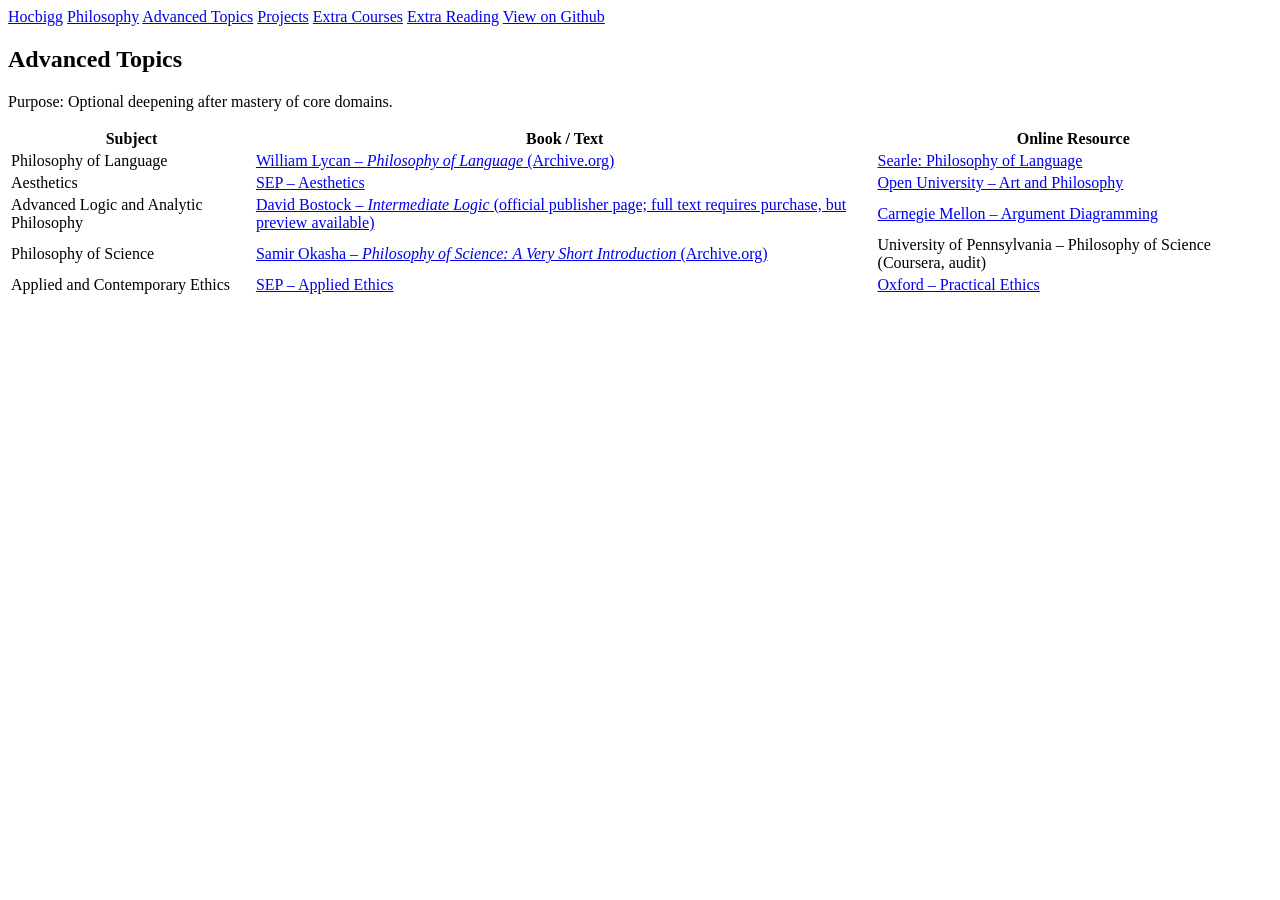
==== advanced_topics.html @ 21ed6267 "Cập nhật trang: 2026-01-29 22:35:10" ====
<!DOCTYPE html>
<html lang="en">
<head>
<meta charset="utf-8">
<meta name="viewport" content="width=device-width, initial-scale=1">
<meta name="color-scheme" content="light dark">

<title>Advanced Topics</title>
<link rel="stylesheet" href="/philosophy/style.css">
<meta name="description" content="">

<link rel="canonical" href="https://hocbigg.github.io/philosophy/">

<meta property="og:title" content="Advanced Topics">
<meta property="og:description" content="">
<meta property="og:type" content="website">
<meta property="og:url" content="https://hocbigg.github.io/philosophy/">
<meta name="author" content="hocbigg">
<link rel="icon" href="https://hocbigg.github.io/images/favicon.ico">
</head>

<body>

<nav>
<a href="/">Hocbigg</a>
<a href="/philosophy/">Philosophy</a>
<a href="/philosophy/advanced_topics.html">Advanced Topics</a>
<a href="/philosophy/projects.html">Projects</a>
<a href="/philosophy/extras/courses.html">Extra Courses</a>
<a href="/philosophy/extras/readings.html">Extra Reading</a>
<a href="https://github.com/hocbigg/philosophy/" target="_blank">View on Github</a>
</nav>

<main>
<article>

<h1 id="advanced-topics">Advanced Topics</h1>
<p>Purpose: Optional deepening after mastery of core domains.</p>
<table>
<thead>
<tr>
<th>Subject</th>
<th>Book / Text</th>
<th>Online Resource</th>
</tr>
</thead>
<tbody>
<tr>
<td>Philosophy of Language</td>
<td><a target="_blank" rel="noopener noreferrer" href="https://archive.org/details/philosophyoflang0000lyca">William Lycan – <em>Philosophy of Language</em> (Archive.org)</a></td>
<td><a target="_blank" rel="noopener noreferrer" href="https://www.youtube.com/watch?v=Uk5pIzCNOzU&amp;list=PLw4-Fp0S2dJaBW6Xn3VKiUE3_9RWcAH77">Searle: Philosophy of Language</a></td>
</tr>
<tr>
<td>Aesthetics</td>
<td><a target="_blank" rel="noopener noreferrer" href="https://plato.stanford.edu/entries/aesthetic-concept/">SEP – Aesthetics</a></td>
<td><a target="_blank" rel="noopener noreferrer" href="https://www.open.edu/openlearn/history-the-arts/art-and-philosophy">Open University – Art and Philosophy</a></td>
</tr>
<tr>
<td>Advanced Logic and Analytic Philosophy</td>
<td><a target="_blank" rel="noopener noreferrer" href="https://global.oup.com/academic/product/intermediate-logic-9780198751427">David Bostock – <em>Intermediate Logic</em> (official publisher page; full text requires purchase, but preview available)</a></td>
<td><a target="_blank" rel="noopener noreferrer" href="https://oli.cmu.edu/courses/argument-diagramming-open-free/">Carnegie Mellon – Argument Diagramming</a></td>
</tr>
<tr>
<td>Philosophy of Science</td>
<td><a target="_blank" rel="noopener noreferrer" href="https://archive.org/details/philosophyofscie0000okas">Samir Okasha – <em>Philosophy of Science: A Very Short Introduction</em> (Archive.org)</a></td>
<td>University of Pennsylvania – Philosophy of Science (Coursera, audit)</td>
</tr>
<tr>
<td>Applied and Contemporary Ethics</td>
<td><a target="_blank" rel="noopener noreferrer" href="https://plato.stanford.edu/entries/ethics-applied/">SEP – Applied Ethics</a></td>
<td><a target="_blank" rel="noopener noreferrer" href="http://podcasts.ox.ac.uk/series/practical-ethics">Oxford – Practical Ethics</a></td>
</tr>
</tbody>
</table>
</article>
</main>

</body>
</html>
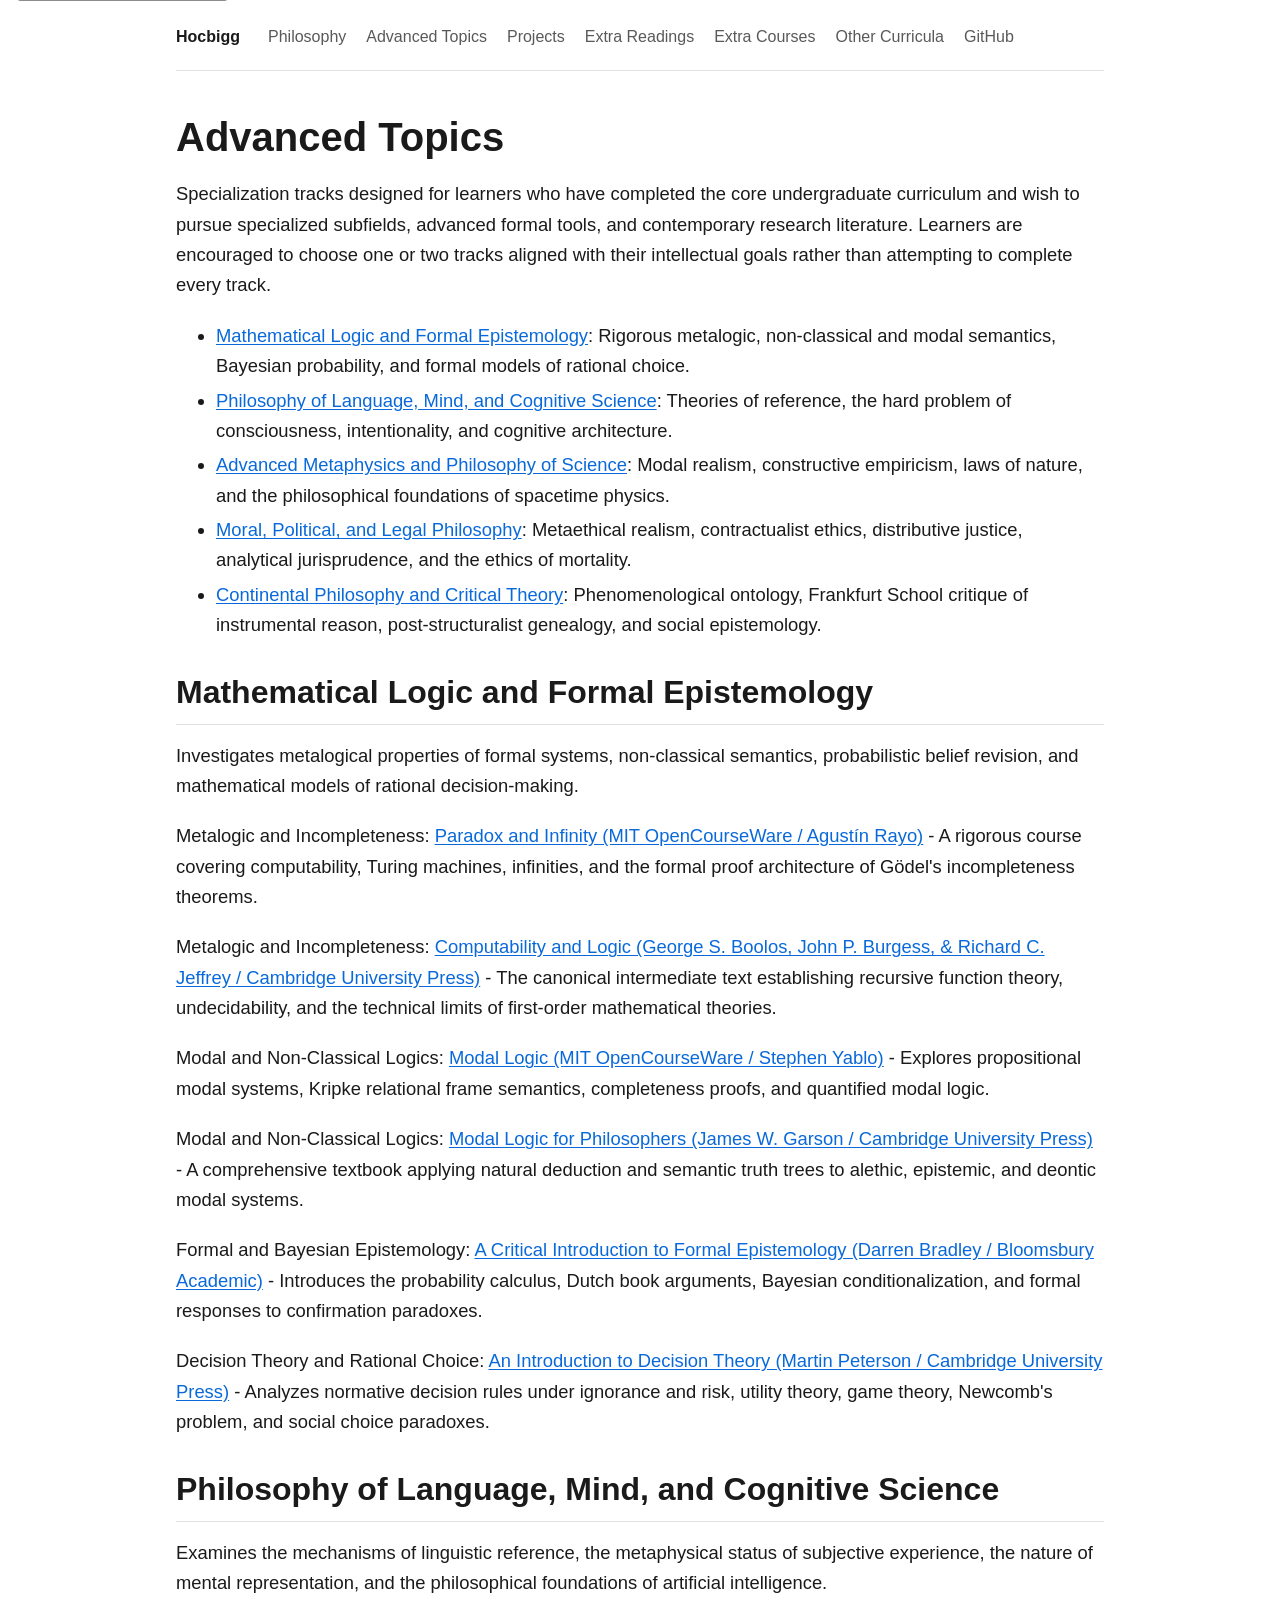
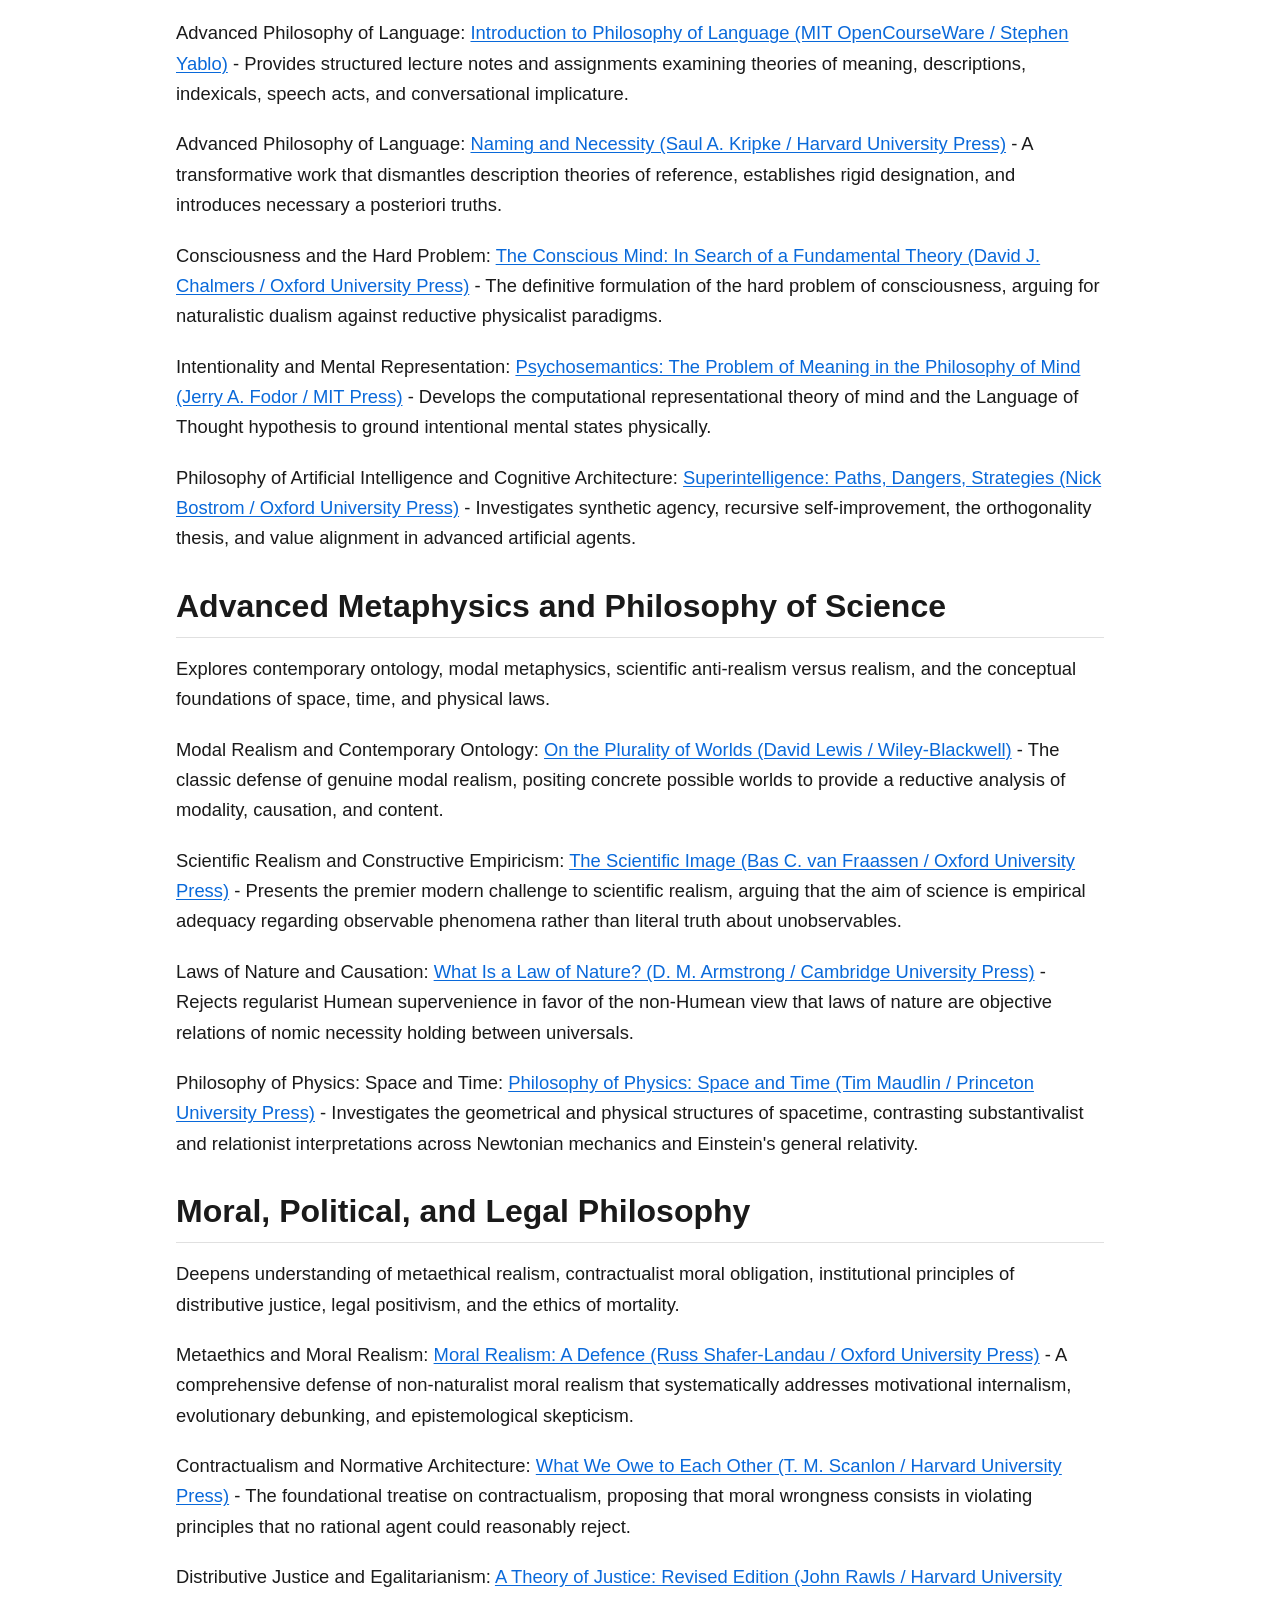
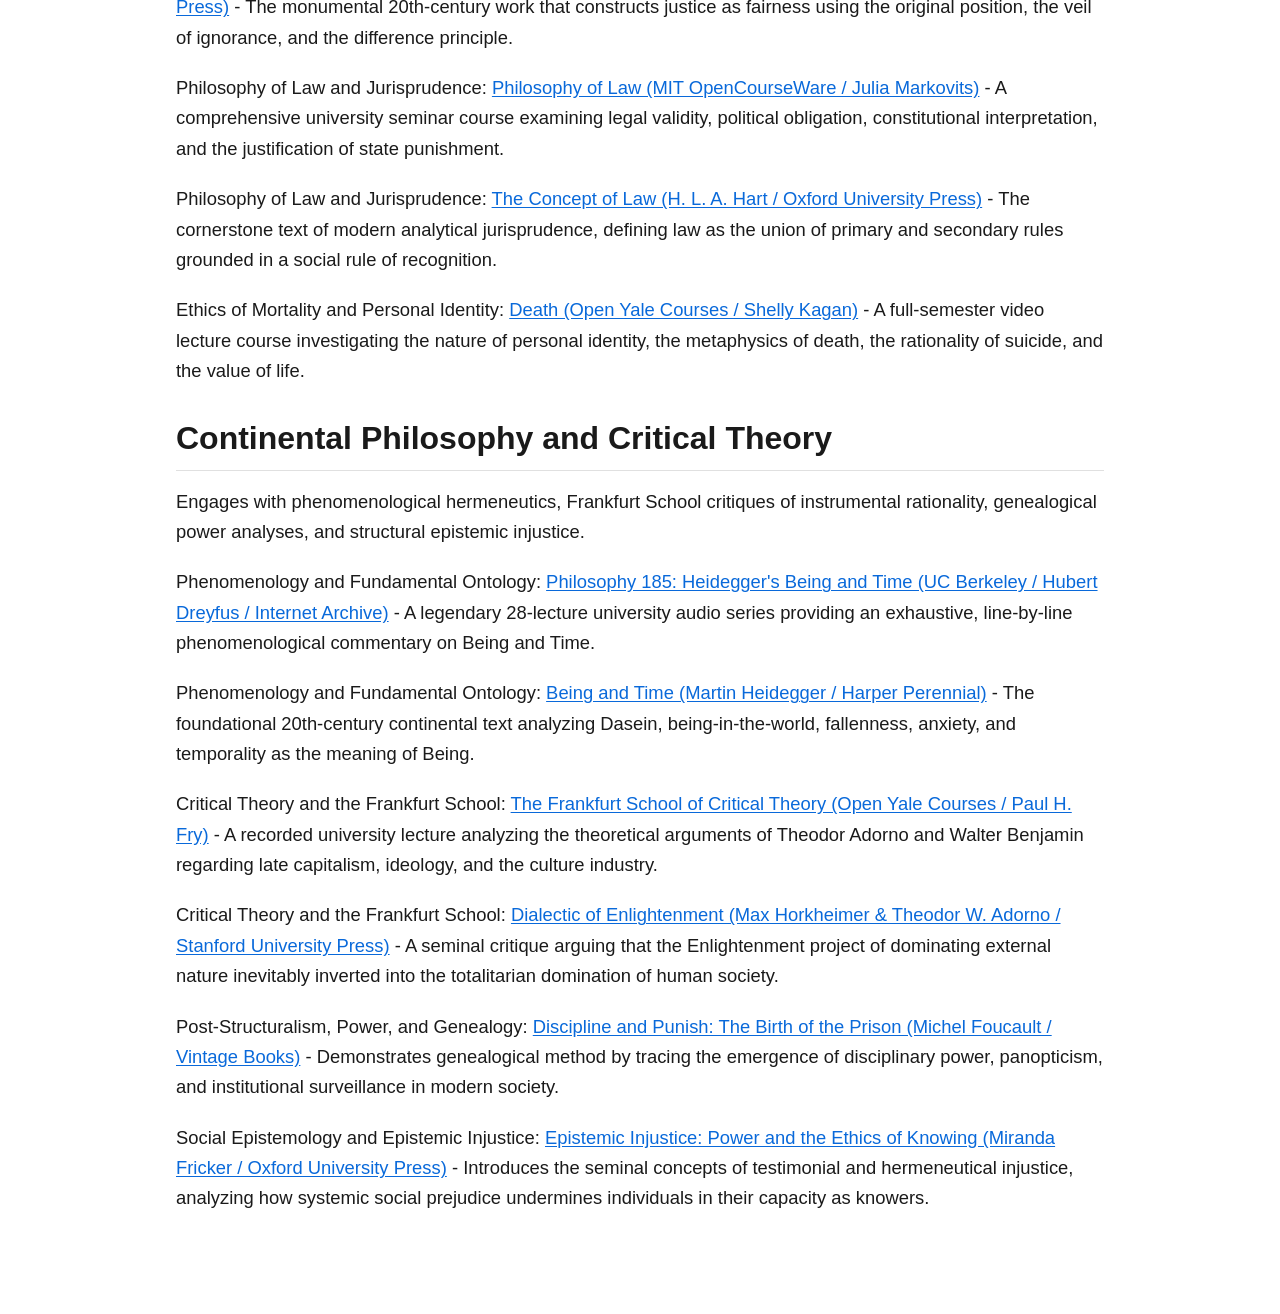
==== commit 948a6141: "Deploy from main @ 5470e72eb6b533ee58dca5e31e45a734ba8d66e0 (2026-09-13 23:03:15)" ====
--- a/advanced_topics.html
+++ b/advanced_topics.html
@@ -1,79 +1,363 @@
 <!DOCTYPE html>
 <html lang="en">
 <head>
-<meta charset="utf-8">
-<meta name="viewport" content="width=device-width, initial-scale=1">
-<meta name="color-scheme" content="light dark">
-
-<title>Advanced Topics</title>
-<link rel="stylesheet" href="/philosophy/style.css">
-<meta name="description" content="">
-
-<link rel="canonical" href="https://hocbigg.github.io/philosophy/">
-
-<meta property="og:title" content="Advanced Topics">
-<meta property="og:description" content="">
-<meta property="og:type" content="website">
-<meta property="og:url" content="https://hocbigg.github.io/philosophy/">
-<meta name="author" content="hocbigg">
-<link rel="icon" href="https://hocbigg.github.io/images/favicon.ico">
+  <meta charset="utf-8">
+  <meta name="viewport" content="width=device-width, initial-scale=1">
+  <meta name="color-scheme" content="light dark">
+
+  <title>Advanced Topics</title>
+  <meta name="description" content="A lightweight static page by hocbigg.">
+  <meta name="author" content="hocbigg">
+
+  <link rel="canonical" href="https://hocbigg.github.io/philosophy/advanced_topics.html">
+  <meta property="og:title" content="Advanced Topics">
+  <meta property="og:description" content="A lightweight static page by hocbigg.">
+  <meta property="og:type" content="website">
+  <meta property="og:url" content="https://hocbigg.github.io/philosophy/advanced_topics.html">
+  <link rel="icon" href="https://hocbigg.github.io/images/favicon.ico">
+
+  <style>
+:root {
+  color-scheme: light dark;
+
+  --bg: #ffffff;
+  --fg: #1a1a1a;
+  --muted: #595959;
+  --border: #e0e0e0;
+  --th-bg: #f6f8fa;
+  --code-bg: #f4f4f4;
+  --link: #0969da;
+  --focus-ring: #0969da;
+}
+
+@media (prefers-color-scheme: dark) {
+  :root {
+    --bg: #0d1117;
+    --fg: #e6edf3;
+    --muted: #8b949e;
+    --border: #30363d;
+    --th-bg: #161b22;
+    --code-bg: #161b22;
+    --link: #58a6ff;
+    --focus-ring: #58a6ff;
+  }
+}
+
+*, *::before, *::after {
+  box-sizing: border-box;
+}
+
+body {
+  margin: 1.5rem auto;
+  max-width: 60rem;
+  padding: 0 1rem 3.5rem;
+  background-color: var(--bg);
+  color: var(--fg);
+  font: 1.15rem/1.65 -apple-system, BlinkMacSystemFont, "Segoe UI", Roboto, Helvetica, Arial, sans-serif;
+  
+  /* Cú pháp hiện đại thay thế cho word-wrap */
+  overflow-wrap: break-word;
+}
+
+.site-header {
+  margin-bottom: 2.5rem;
+  border-bottom: 1px solid var(--border);
+  padding-bottom: 1rem;
+}
+
+nav ul {
+  display: flex;
+  flex-wrap: wrap;
+  align-items: center;
+  list-style: none;
+  padding: 0;
+  margin: 0;
+  gap: 0.5rem 1.25rem;
+  font-size: 1rem;
+}
+
+nav a {
+  text-decoration: none;
+  color: var(--muted);
+  font-weight: 500;
+}
+
+nav a:hover, 
+nav a:focus-visible {
+  color: var(--fg);
+  text-decoration: underline;
+  text-underline-offset: 4px;
+}
+
+nav .nav-brand {
+  color: var(--fg);
+  font-weight: 700;
+  margin-right: 0.5rem;
+}
+
+.skip-link {
+  position: absolute;
+  transform: translateY(-150%);
+  left: 1rem;
+  background: var(--fg);
+  color: var(--bg);
+  padding: 0.5rem 1rem;
+  z-index: 100;
+  text-decoration: none;
+  font-weight: 600;
+  border-radius: 4px;
+  transition: transform 0.2s ease;
+}
+
+.skip-link:focus {
+  transform: translateY(1rem);
+}
+
+.sr-only {
+  position: absolute;
+  width: 1px;
+  height: 1px;
+  padding: 0;
+  margin: -1px;
+  overflow: hidden;
+  clip-path: inset(50%);
+  white-space: nowrap;
+  border: 0;
+}
+
+:focus-visible {
+  outline: 2px solid var(--focus-ring);
+  outline-offset: 3px;
+}
+
+h1, h2, h3, h4, h5, h6 {
+  line-height: 1.3;
+  margin-top: 2rem;
+  margin-bottom: 1rem;
+  color: var(--fg);
+  font-weight: 600;
+}
+
+h1 {
+  font-size: 2.5rem;
+  margin-top: 0;
+}
+
+h2 {
+  font-size: 2rem;
+  padding-bottom: 0.3em;
+  border-bottom: 1px solid var(--border);
+}
+
+h3 {
+  font-size: 1.5rem;
+}
+
+h4 {
+  font-size: 1.25rem;
+}
+
+h5 {
+  font-size: 1.15rem;
+}
+
+h6 {
+  font-size: 1rem;
+  color: var(--muted);
+  text-transform: uppercase;
+  letter-spacing: 0.05em;
+}
+
+p, ul, ol, blockquote, table {
+  margin-top: 0;
+  margin-bottom: 1.25rem;
+}
+
+li > ul,
+li > ol {
+  margin-top: 0.25rem;
+  margin-bottom: 0;
+}
+
+li {
+  margin-bottom: 0.25rem;
+}
+
+a {
+  color: var(--link);
+  text-decoration: underline;
+  text-underline-offset: 2px;
+}
+
+a:hover {
+  text-decoration-thickness: 2px;
+}
+
+a:has(img) {
+  text-decoration: none;
+}
+
+.page-header {
+  text-align: center;
+  margin-bottom: 2rem;
+}
+
+img {
+  max-width: 100%;
+  height: auto;
+}
+
+.page-header img {
+  margin: 0 auto 1rem;
+  display: block;
+}
+
+code {
+  font-family: ui-monospace, SFMono-Regular, "SF Mono", Menlo, Consolas, monospace;
+  font-size: 0.875em;
+  background-color: var(--code-bg);
+  padding: 0.2em 0.4em;
+  border-radius: 4px;
+  border: 1px solid var(--border);
+}
+
+pre {
+  background-color: var(--code-bg);
+  border: 1px solid var(--border);
+  border-radius: 6px;
+  padding: 1rem;
+  overflow-x: auto;
+  tab-size: 2;
+}
+
+pre code {
+  background: transparent;
+  padding: 0;
+  border: none;
+  font-size: 0.9rem;
+  border-radius: 0;
+}
+
+.table-wrapper {
+  overflow-x: auto;
+  margin-bottom: 1.5rem;
+}
+
+table {
+  width: 100%;
+  border-collapse: collapse;
+  text-align: left;
+}
+
+th, td {
+  border: 1px solid var(--border);
+  padding: 0.6rem 0.75rem;
+  vertical-align: top;
+}
+
+th {
+  background-color: var(--th-bg);
+  font-weight: 600;
+}
+
+blockquote {
+  margin-inline: 0;
+  border-left: 4px solid var(--border);
+  padding-left: 1rem;
+  color: var(--muted);
+  font-style: italic;
+}
+
+@media (prefers-reduced-motion: reduce) {
+  * {
+    animation: none !important;
+    transition: none !important;
+    scroll-behavior: auto !important;
+  }
+}
+
+@media print {
+  body {
+    max-width: none;
+    color: #000;
+    background: #fff;
+  }
+  .skip-link, nav {
+    display: none;
+  }
+}
+  </style>
 </head>
-
 <body>
 
-<nav>
-<a href="/">Hocbigg</a>
-<a href="/philosophy/">Philosophy</a>
-<a href="/philosophy/advanced_topics.html">Advanced Topics</a>
-<a href="/philosophy/projects.html">Projects</a>
-<a href="/philosophy/extras/courses.html">Extra Courses</a>
-<a href="/philosophy/extras/readings.html">Extra Reading</a>
-<a href="https://github.com/hocbigg/philosophy/" target="_blank">View on Github</a>
-</nav>
-
-<main>
-<article>
+  <a href="#main-content" class="skip-link">Skip to main content</a>
+
+  <header class="site-header">
+    <nav aria-label="Main Navigation">
+    <ul>
+      <li><a href="https://hocbigg.github.io/" class="nav-brand">Hocbigg</a></li>
+      <li><a href="/philosophy/">Philosophy</a></li>
+      <li><a href="/philosophy/advanced_topics.html">Advanced Topics</a></li>
+      <li><a href="/philosophy/projects.html">Projects</a></li>
+      <li><a href="/philosophy/extras/readings.html">Extra Readings</a></li>
+      <li><a href="/philosophy/extras/courses.html">Extra Courses</a></li>
+      <li><a href="/philosophy/extras/other_curricula.html">Other Curricula</a></li>
+      <li><a href="https://github.com/hocbigg/philosophy" target="_blank" rel="noopener noreferrer">GitHub<span class="sr-only"> (opens in new tab)</span></a></li>
+    </ul>
+    </nav>
+  </header>
+
+  <main id="main-content">
+    <article>
 
 <h1 id="advanced-topics">Advanced Topics</h1>
-<p>Purpose: Optional deepening after mastery of core domains.</p>
-<table>
-<thead>
-<tr>
-<th>Subject</th>
-<th>Book / Text</th>
-<th>Online Resource</th>
-</tr>
-</thead>
-<tbody>
-<tr>
-<td>Philosophy of Language</td>
-<td><a target="_blank" rel="noopener noreferrer" href="https://archive.org/details/philosophyoflang0000lyca">William Lycan – <em>Philosophy of Language</em> (Archive.org)</a></td>
-<td><a target="_blank" rel="noopener noreferrer" href="https://www.youtube.com/watch?v=Uk5pIzCNOzU&amp;list=PLw4-Fp0S2dJaBW6Xn3VKiUE3_9RWcAH77">Searle: Philosophy of Language</a></td>
-</tr>
-<tr>
-<td>Aesthetics</td>
-<td><a target="_blank" rel="noopener noreferrer" href="https://plato.stanford.edu/entries/aesthetic-concept/">SEP – Aesthetics</a></td>
-<td><a target="_blank" rel="noopener noreferrer" href="https://www.open.edu/openlearn/history-the-arts/art-and-philosophy">Open University – Art and Philosophy</a></td>
-</tr>
-<tr>
-<td>Advanced Logic and Analytic Philosophy</td>
-<td><a target="_blank" rel="noopener noreferrer" href="https://global.oup.com/academic/product/intermediate-logic-9780198751427">David Bostock – <em>Intermediate Logic</em> (official publisher page; full text requires purchase, but preview available)</a></td>
-<td><a target="_blank" rel="noopener noreferrer" href="https://oli.cmu.edu/courses/argument-diagramming-open-free/">Carnegie Mellon – Argument Diagramming</a></td>
-</tr>
-<tr>
-<td>Philosophy of Science</td>
-<td><a target="_blank" rel="noopener noreferrer" href="https://archive.org/details/philosophyofscie0000okas">Samir Okasha – <em>Philosophy of Science: A Very Short Introduction</em> (Archive.org)</a></td>
-<td>University of Pennsylvania – Philosophy of Science (Coursera, audit)</td>
-</tr>
-<tr>
-<td>Applied and Contemporary Ethics</td>
-<td><a target="_blank" rel="noopener noreferrer" href="https://plato.stanford.edu/entries/ethics-applied/">SEP – Applied Ethics</a></td>
-<td><a target="_blank" rel="noopener noreferrer" href="http://podcasts.ox.ac.uk/series/practical-ethics">Oxford – Practical Ethics</a></td>
-</tr>
-</tbody>
-</table>
-</article>
-</main>
+<p>Specialization tracks designed for learners who have completed the core undergraduate curriculum and wish to pursue specialized subfields, advanced formal tools, and contemporary research literature. Learners are encouraged to choose one or two tracks aligned with their intellectual goals rather than attempting to complete every track.</p>
+<ul>
+<li><a href="#mathematical-logic-and-formal-epistemology">Mathematical Logic and Formal Epistemology</a>: Rigorous metalogic, non-classical and modal semantics, Bayesian probability, and formal models of rational choice.</li>
+<li><a href="#philosophy-of-language-mind-and-cognitive-science">Philosophy of Language, Mind, and Cognitive Science</a>: Theories of reference, the hard problem of consciousness, intentionality, and cognitive architecture.</li>
+<li><a href="#advanced-metaphysics-and-philosophy-of-science">Advanced Metaphysics and Philosophy of Science</a>: Modal realism, constructive empiricism, laws of nature, and the philosophical foundations of spacetime physics.</li>
+<li><a href="#moral-political-and-legal-philosophy">Moral, Political, and Legal Philosophy</a>: Metaethical realism, contractualist ethics, distributive justice, analytical jurisprudence, and the ethics of mortality.</li>
+<li><a href="#continental-philosophy-and-critical-theory">Continental Philosophy and Critical Theory</a>: Phenomenological ontology, Frankfurt School critique of instrumental reason, post-structuralist genealogy, and social epistemology.</li>
+</ul>
+<h2 id="mathematical-logic-and-formal-epistemology">Mathematical Logic and Formal Epistemology</h2>
+<p>Investigates metalogical properties of formal systems, non-classical semantics, probabilistic belief revision, and mathematical models of rational decision-making.</p>
+<p>Metalogic and Incompleteness: <a href="https://ocw.mit.edu/courses/24-118-paradox-and-infinity-spring-2019/" target="_blank" rel="noopener noreferrer">Paradox and Infinity (MIT OpenCourseWare / Agustín Rayo)</a> - A rigorous course covering computability, Turing machines, infinities, and the formal proof architecture of Gödel's incompleteness theorems.</p>
+<p>Metalogic and Incompleteness: <a href="https://books.google.com/books?isbn=9780521701464" target="_blank" rel="noopener noreferrer">Computability and Logic (George S. Boolos, John P. Burgess, &amp; Richard C. Jeffrey / Cambridge University Press)</a> - The canonical intermediate text establishing recursive function theory, undecidability, and the technical limits of first-order mathematical theories.</p>
+<p>Modal and Non-Classical Logics: <a href="https://ocw.mit.edu/courses/24-244-modal-logic-spring-2015/" target="_blank" rel="noopener noreferrer">Modal Logic (MIT OpenCourseWare / Stephen Yablo)</a> - Explores propositional modal systems, Kripke relational frame semantics, completeness proofs, and quantified modal logic.</p>
+<p>Modal and Non-Classical Logics: <a href="https://books.google.com/books?isbn=9781107609525" target="_blank" rel="noopener noreferrer">Modal Logic for Philosophers (James W. Garson / Cambridge University Press)</a> - A comprehensive textbook applying natural deduction and semantic truth trees to alethic, epistemic, and deontic modal systems.</p>
+<p>Formal and Bayesian Epistemology: <a href="https://books.google.com/books?isbn=9781780937144" target="_blank" rel="noopener noreferrer">A Critical Introduction to Formal Epistemology (Darren Bradley / Bloomsbury Academic)</a> - Introduces the probability calculus, Dutch book arguments, Bayesian conditionalization, and formal responses to confirmation paradoxes.</p>
+<p>Decision Theory and Rational Choice: <a href="https://books.google.com/books?isbn=9781107151598" target="_blank" rel="noopener noreferrer">An Introduction to Decision Theory (Martin Peterson / Cambridge University Press)</a> - Analyzes normative decision rules under ignorance and risk, utility theory, game theory, Newcomb's problem, and social choice paradoxes.</p>
+<h2 id="philosophy-of-language-mind-and-cognitive-science">Philosophy of Language, Mind, and Cognitive Science</h2>
+<p>Examines the mechanisms of linguistic reference, the metaphysical status of subjective experience, the nature of mental representation, and the philosophical foundations of artificial intelligence.</p>
+<p>Advanced Philosophy of Language: <a href="https://ocw.mit.edu/courses/24-251-introduction-to-philosophy-of-language-fall-2011/" target="_blank" rel="noopener noreferrer">Introduction to Philosophy of Language (MIT OpenCourseWare / Stephen Yablo)</a> - Provides structured lecture notes and assignments examining theories of meaning, descriptions, indexicals, speech acts, and conversational implicature.</p>
+<p>Advanced Philosophy of Language: <a href="https://books.google.com/books?isbn=9780674598461" target="_blank" rel="noopener noreferrer">Naming and Necessity (Saul A. Kripke / Harvard University Press)</a> - A transformative work that dismantles description theories of reference, establishes rigid designation, and introduces necessary a posteriori truths.</p>
+<p>Consciousness and the Hard Problem: <a href="https://books.google.com/books?isbn=9780195117899" target="_blank" rel="noopener noreferrer">The Conscious Mind: In Search of a Fundamental Theory (David J. Chalmers / Oxford University Press)</a> - The definitive formulation of the hard problem of consciousness, arguing for naturalistic dualism against reductive physicalist paradigms.</p>
+<p>Intentionality and Mental Representation: <a href="https://books.google.com/books?isbn=9780262560528" target="_blank" rel="noopener noreferrer">Psychosemantics: The Problem of Meaning in the Philosophy of Mind (Jerry A. Fodor / MIT Press)</a> - Develops the computational representational theory of mind and the Language of Thought hypothesis to ground intentional mental states physically.</p>
+<p>Philosophy of Artificial Intelligence and Cognitive Architecture: <a href="https://books.google.com/books?isbn=9780198739838" target="_blank" rel="noopener noreferrer">Superintelligence: Paths, Dangers, Strategies (Nick Bostrom / Oxford University Press)</a> - Investigates synthetic agency, recursive self-improvement, the orthogonality thesis, and value alignment in advanced artificial agents.</p>
+<h2 id="advanced-metaphysics-and-philosophy-of-science">Advanced Metaphysics and Philosophy of Science</h2>
+<p>Explores contemporary ontology, modal metaphysics, scientific anti-realism versus realism, and the conceptual foundations of space, time, and physical laws.</p>
+<p>Modal Realism and Contemporary Ontology: <a href="https://books.google.com/books?isbn=9780631224266" target="_blank" rel="noopener noreferrer">On the Plurality of Worlds (David Lewis / Wiley-Blackwell)</a> - The classic defense of genuine modal realism, positing concrete possible worlds to provide a reductive analysis of modality, causation, and content.</p>
+<p>Scientific Realism and Constructive Empiricism: <a href="https://books.google.com/books?isbn=9780198244271" target="_blank" rel="noopener noreferrer">The Scientific Image (Bas C. van Fraassen / Oxford University Press)</a> - Presents the premier modern challenge to scientific realism, arguing that the aim of science is empirical adequacy regarding observable phenomena rather than literal truth about unobservables.</p>
+<p>Laws of Nature and Causation: <a href="https://books.google.com/books?isbn=9781316507094" target="_blank" rel="noopener noreferrer">What Is a Law of Nature? (D. M. Armstrong / Cambridge University Press)</a> - Rejects regularist Humean supervenience in favor of the non-Humean view that laws of nature are objective relations of nomic necessity holding between universals.</p>
+<p>Philosophy of Physics: Space and Time: <a href="https://books.google.com/books?isbn=9780691165714" target="_blank" rel="noopener noreferrer">Philosophy of Physics: Space and Time (Tim Maudlin / Princeton University Press)</a> - Investigates the geometrical and physical structures of spacetime, contrasting substantivalist and relationist interpretations across Newtonian mechanics and Einstein's general relativity.</p>
+<h2 id="moral-political-and-legal-philosophy">Moral, Political, and Legal Philosophy</h2>
+<p>Deepens understanding of metaethical realism, contractualist moral obligation, institutional principles of distributive justice, legal positivism, and the ethics of mortality.</p>
+<p>Metaethics and Moral Realism: <a href="https://books.google.com/books?isbn=9780199280209" target="_blank" rel="noopener noreferrer">Moral Realism: A Defence (Russ Shafer-Landau / Oxford University Press)</a> - A comprehensive defense of non-naturalist moral realism that systematically addresses motivational internalism, evolutionary debunking, and epistemological skepticism.</p>
+<p>Contractualism and Normative Architecture: <a href="https://books.google.com/books?isbn=9780674004238" target="_blank" rel="noopener noreferrer">What We Owe to Each Other (T. M. Scanlon / Harvard University Press)</a> - The foundational treatise on contractualism, proposing that moral wrongness consists in violating principles that no rational agent could reasonably reject.</p>
+<p>Distributive Justice and Egalitarianism: <a href="https://books.google.com/books?isbn=9780674000780" target="_blank" rel="noopener noreferrer">A Theory of Justice: Revised Edition (John Rawls / Harvard University Press)</a> - The monumental 20th-century work that constructs justice as fairness using the original position, the veil of ignorance, and the difference principle.</p>
+<p>Philosophy of Law and Jurisprudence: <a href="https://ocw.mit.edu/courses/24-235j-philosophy-of-law-spring-2012/" target="_blank" rel="noopener noreferrer">Philosophy of Law (MIT OpenCourseWare / Julia Markovits)</a> - A comprehensive university seminar course examining legal validity, political obligation, constitutional interpretation, and the justification of state punishment.</p>
+<p>Philosophy of Law and Jurisprudence: <a href="https://books.google.com/books?isbn=9780199644704" target="_blank" rel="noopener noreferrer">The Concept of Law (H. L. A. Hart / Oxford University Press)</a> - The cornerstone text of modern analytical jurisprudence, defining law as the union of primary and secondary rules grounded in a social rule of recognition.</p>
+<p>Ethics of Mortality and Personal Identity: <a href="https://oyc.yale.edu/philosophy/phil-176" target="_blank" rel="noopener noreferrer">Death (Open Yale Courses / Shelly Kagan)</a> - A full-semester video lecture course investigating the nature of personal identity, the metaphysics of death, the rationality of suicide, and the value of life.</p>
+<h2 id="continental-philosophy-and-critical-theory">Continental Philosophy and Critical Theory</h2>
+<p>Engages with phenomenological hermeneutics, Frankfurt School critiques of instrumental rationality, genealogical power analyses, and structural epistemic injustice.</p>
+<p>Phenomenology and Fundamental Ontology: <a href="https://archive.org/details/Philosophy_185_Fall_2007_UC_Berkeley" target="_blank" rel="noopener noreferrer">Philosophy 185: Heidegger's Being and Time (UC Berkeley / Hubert Dreyfus / Internet Archive)</a> - A legendary 28-lecture university audio series providing an exhaustive, line-by-line phenomenological commentary on Being and Time.</p>
+<p>Phenomenology and Fundamental Ontology: <a href="https://books.google.com/books?isbn=9780061575594" target="_blank" rel="noopener noreferrer">Being and Time (Martin Heidegger / Harper Perennial)</a> - The foundational 20th-century continental text analyzing Dasein, being-in-the-world, fallenness, anxiety, and temporality as the meaning of Being.</p>
+<p>Critical Theory and the Frankfurt School: <a href="https://oyc.yale.edu/english/engl-300/lecture-17" target="_blank" rel="noopener noreferrer">The Frankfurt School of Critical Theory (Open Yale Courses / Paul H. Fry)</a> - A recorded university lecture analyzing the theoretical arguments of Theodor Adorno and Walter Benjamin regarding late capitalism, ideology, and the culture industry.</p>
+<p>Critical Theory and the Frankfurt School: <a href="https://books.google.com/books?isbn=9780804736336" target="_blank" rel="noopener noreferrer">Dialectic of Enlightenment (Max Horkheimer &amp; Theodor W. Adorno / Stanford University Press)</a> - A seminal critique arguing that the Enlightenment project of dominating external nature inevitably inverted into the totalitarian domination of human society.</p>
+<p>Post-Structuralism, Power, and Genealogy: <a href="https://books.google.com/books?isbn=9780679752554" target="_blank" rel="noopener noreferrer">Discipline and Punish: The Birth of the Prison (Michel Foucault / Vintage Books)</a> - Demonstrates genealogical method by tracing the emergence of disciplinary power, panopticism, and institutional surveillance in modern society.</p>
+<p>Social Epistemology and Epistemic Injustice: <a href="https://books.google.com/books?isbn=9780199570522" target="_blank" rel="noopener noreferrer">Epistemic Injustice: Power and the Ethics of Knowing (Miranda Fricker / Oxford University Press)</a> - Introduces the seminal concepts of testimonial and hermeneutical injustice, analyzing how systemic social prejudice undermines individuals in their capacity as knowers.</p>
+    </article>
+  </main>
 
 </body>
 </html>
